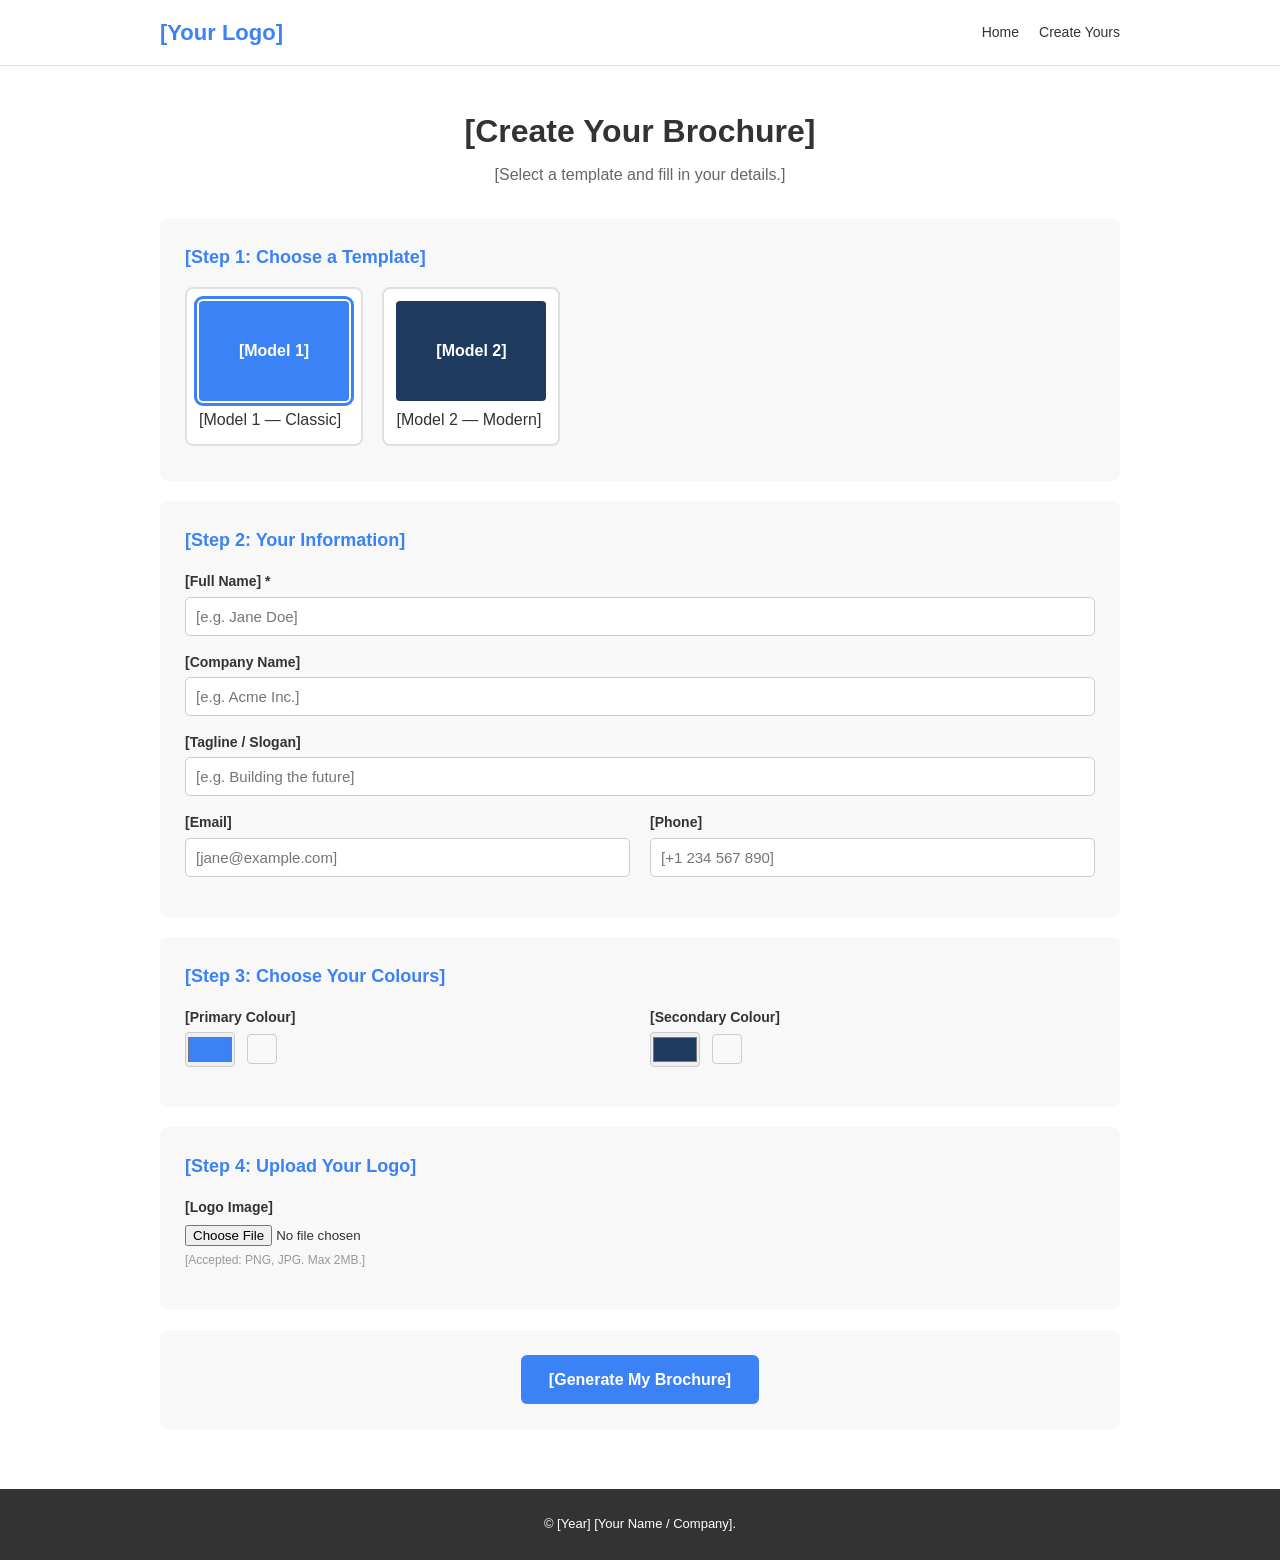
==== test.html @ ef05152e "started parkage" ====
<!DOCTYPE html>
<html lang="en">
<head>
    <meta charset="UTF-8">
    <meta name="viewport" content="width=device-width, initial-scale=1.0">
    <title>[Your Company] — Build Your Brochure</title>
    <link rel="stylesheet" href="assets/css/style.css">
</head>
<body>

    <div class="header">
        <div class="container">
            <div class="logo">[Your Logo]</div>
            <div class="nav">
                <a href="index.html">Home</a>
                <a href="test.html">Create Yours</a>
            </div>
        </div>
    </div>

    <div class="builder">
        <div class="container">
            <h1>[Create Your Brochure]</h1>
            <p class="page-sub">[Select a template and fill in your details.]</p>

            <!--
            ==========================================
            STEP 1 — Choose a template
            ==========================================
            When you convert this page to PHP, you'll
            read the selected model with $_POST['model'].
            For now it's just a radio group.
            -->

            <div class="form-section">
                <h2>[Step 1: Choose a Template]</h2>

                <label class="model-option">
                    <input type="radio" name="model" value="model1" checked>
                    <span class="model-preview box-1">[Model 1]</span>
                    <span>[Model 1 — Classic]</span>
                </label>

                <label class="model-option">
                    <input type="radio" name="model" value="model2">
                    <span class="model-preview box-2">[Model 2]</span>
                    <span>[Model 2 — Modern]</span>
                </label>

                <!-- TODO: Add more model options here -->
            </div>

            <!--
            ==========================================
            STEP 2 — Your information
            ==========================================
            TODO: Add more fields (address, website, ...)
            -->

            <div class="form-section">
                <h2>[Step 2: Your Information]</h2>

                <div class="field">
                    <label for="name">[Full Name] *</label>
                    <input type="text" id="name" placeholder="[e.g. Jane Doe]">
                </div>

                <div class="field">
                    <label for="company">[Company Name]</label>
                    <input type="text" id="company" placeholder="[e.g. Acme Inc.]">
                </div>

                <div class="field">
                    <label for="tagline">[Tagline / Slogan]</label>
                    <input type="text" id="tagline" placeholder="[e.g. Building the future]">
                </div>

                <div class="row">
                    <div class="field">
                        <label for="email">[Email]</label>
                        <input type="email" id="email" placeholder="[jane@example.com]">
                    </div>
                    <div class="field">
                        <label for="phone">[Phone]</label>
                        <input type="tel" id="phone" placeholder="[+1 234 567 890]">
                    </div>
                </div>
            </div>

            <!--
            ==========================================
            STEP 3 — Choose colours
            ==========================================
            The PRIMARY colour preview already works.
            The SECONDARY colour preview is broken —
            your job is to make it work. Check script.js.
            -->

            <div class="form-section">
                <h2>[Step 3: Choose Your Colours]</h2>

                <div class="row">
                    <div class="field">
                        <label for="primary-color">[Primary Colour]</label>
                        <input type="color" id="primary-color" value="#3B82F6">
                        <div class="swatch" id="primary-swatch"></div>
                    </div>
                    <div class="field">
                        <label for="secondary-color">[Secondary Colour]</label>
                        <input type="color" id="secondary-color" value="#1E3A5F">
                        <!-- TODO: The swatch below doesn't update yet.
                             Fix it by adding an event listener in script.js -->
                        <div class="swatch" id="secondary-swatch"></div>
                    </div>
                </div>
            </div>

            <!--
            ==========================================
            STEP 4 — Upload logo
            ==========================================
            TODO: When you add PHP, use enctype="multipart/form-data"
            and handle the file with $_FILES.
            -->

            <div class="form-section">
                <h2>[Step 4: Upload Your Logo]</h2>
                <div class="field">
                    <label for="logo">[Logo Image]</label>
                    <input type="file" id="logo" accept="image/png, image/jpeg">
                    <p class="hint">[Accepted: PNG, JPG. Max 2MB.]</p>
                </div>
            </div>

            <!--
            ==========================================
            SUBMIT
            ==========================================
            When this becomes PHP, change the button to
            <button type="submit"> and wrap everything
            inside <form action="generate.php" method="POST"
            enctype="multipart/form-data">
            -->

            <div class="form-section action-row">
                <a href="#" class="btn" onclick="alert('[This form is not connected yet. After you set up PHP, make it submit to generate.php.]'); return false;">
                    [Generate My Brochure]
                </a>
            </div>

        </div>
    </div>

    <div class="footer">
        <div class="container">
            <p>&copy; [Year] [Your Name / Company].</p>
        </div>
    </div>

    <script src="assets/js/script.js"></script>
</body>
</html>
---- assets/css/style.css ----
/* =========================================== */
/* Flytify Brochure Generator — Stylesheet     */
/* =========================================== */
/*                                             */
/* This is a simple starting stylesheet.       */
/* Change colours, fonts, and spacing below.   */
/*                                             */
/* =========================================== */

/* ─── Reset ──────────────────────────────── */

* {
    margin: 0;
    padding: 0;
    box-sizing: border-box;
}

body {
    font-family: Arial, Helvetica, sans-serif;
    color: #333333;
    background: #ffffff;
    line-height: 1.6;
}

img {
    max-width: 100%;
    display: block;
}

a {
    color: #3B82F6;
    text-decoration: none;
}

a:hover {
    text-decoration: underline;
}

/* ─── Layout helpers ─────────────────────── */

.container {
    max-width: 1000px;
    margin: 0 auto;
    padding: 0 20px;
}

/* ─── Header ─────────────────────────────── */

.header {
    background: #ffffff;
    border-bottom: 1px solid #e0e0e0;
    padding: 15px 0;
}

.header .container {
    display: flex;
    justify-content: space-between;
    align-items: center;
}

.logo {
    font-size: 22px;
    font-weight: bold;
    color: #3B82F6;
}

.nav {
    display: flex;
    gap: 20px;
    align-items: center;
}

.nav a {
    color: #333333;
    font-size: 14px;
}

/* ─── Buttons ────────────────────────────── */

.btn, .btn-small {
    display: inline-block;
    background: #3B82F6;
    color: #ffffff;
    padding: 12px 28px;
    border-radius: 6px;
    font-weight: bold;
}

.btn-small {
    padding: 8px 18px;
    font-size: 13px;
}

.btn:hover, .btn-small:hover {
    background: #2563EB;
    text-decoration: none;
}

/* ─── Hero ───────────────────────────────── */

.hero {
    background: #f0f4ff;
    padding: 80px 0;
    text-align: center;
}

.hero h1 {
    font-size: 36px;
    margin-bottom: 15px;
}

.hero-sub {
    font-size: 18px;
    color: #666666;
    max-width: 550px;
    margin: 0 auto 30px;
}

/* ─── Sections ───────────────────────────── */

.section {
    padding: 60px 0;
    text-align: center;
}

.section h2 {
    font-size: 28px;
    margin-bottom: 10px;
}

.grey {
    background: #f8f8f8;
}

/* ─── Steps (How It Works) ──────────────── */

.steps {
    display: flex;
    gap: 30px;
    justify-content: center;
    margin-top: 30px;
}

.step {
    flex: 1;
    max-width: 280px;
}

.step-num {
    width: 45px;
    height: 45px;
    background: #3B82F6;
    color: #ffffff;
    font-size: 20px;
    font-weight: bold;
    border-radius: 50%;
    display: flex;
    align-items: center;
    justify-content: center;
    margin: 0 auto 12px;
}

.step h3 {
    margin-bottom: 8px;
}

.step p {
    color: #666666;
    font-size: 14px;
}

/* ─── Template grid ─────────────────────── */

.template-grid {
    display: flex;
    gap: 30px;
    justify-content: center;
    margin-top: 30px;
}

.template-card {
    background: #ffffff;
    border-radius: 8px;
    padding: 20px;
    max-width: 300px;
    box-shadow: 0 2px 8px rgba(0,0,0,0.08);
}

.template-box {
    height: 160px;
    border-radius: 6px;
    display: flex;
    align-items: center;
    justify-content: center;
    color: #ffffff;
    font-weight: bold;
    margin-bottom: 12px;
}

.box-1 {
    background: #3B82F6;
}

.box-2 {
    background: #1E3A5F;
}

.template-card h3 {
    margin-bottom: 6px;
    font-size: 16px;
}

.template-card p {
    font-size: 13px;
    color: #666666;
    margin-bottom: 12px;
}

/* ─── Builder page ──────────────────────── */

.builder {
    padding: 40px 0;
}

.builder h1 {
    text-align: center;
    margin-bottom: 5px;
}

.page-sub {
    text-align: center;
    color: #666666;
    margin-bottom: 30px;
}

.form-section {
    background: #f8f8f8;
    border-radius: 8px;
    padding: 25px;
    margin-bottom: 20px;
}

.form-section h2 {
    font-size: 18px;
    margin-bottom: 15px;
    color: #3B82F6;
}

.field {
    margin-bottom: 15px;
}

.field label {
    display: block;
    font-weight: bold;
    margin-bottom: 4px;
    font-size: 14px;
}

.field input[type="text"],
.field input[type="email"],
.field input[type="tel"] {
    width: 100%;
    padding: 10px;
    border: 1px solid #cccccc;
    border-radius: 5px;
    font-size: 15px;
}

.field input[type="color"] {
    width: 50px;
    height: 35px;
    border: 1px solid #cccccc;
    border-radius: 4px;
    vertical-align: middle;
}

.hint {
    font-size: 12px;
    color: #999999;
    margin-top: 3px;
}

.row {
    display: flex;
    gap: 20px;
}

.row .field {
    flex: 1;
}

/* ─── Swatches (colour preview) ─────────── */

.swatch {
    width: 30px;
    height: 30px;
    border-radius: 4px;
    border: 1px solid #cccccc;
    display: inline-block;
    vertical-align: middle;
    margin-left: 8px;
}

/* ─── Model selector ────────────────────── */

.model-option {
    display: inline-block;
    background: #ffffff;
    border: 2px solid #e0e0e0;
    border-radius: 8px;
    padding: 12px;
    margin-right: 15px;
    margin-bottom: 10px;
    cursor: pointer;
}

.model-option input[type="radio"] {
    display: none;
}

.model-option input[type="radio"]:checked + .model-preview {
    outline: 3px solid #3B82F6;
    outline-offset: 2px;
}

.model-preview {
    display: block;
    width: 150px;
    height: 100px;
    border-radius: 4px;
    display: flex;
    align-items: center;
    justify-content: center;
    color: #ffffff;
    font-weight: bold;
    margin-bottom: 6px;
}

/* ─── Action row ────────────────────────── */

.action-row {
    text-align: center;
}

/* ─── Footer ────────────────────────────── */

.footer {
    background: #333333;
    color: #ffffff;
    padding: 25px 0;
    text-align: center;
    font-size: 13px;
}

.footer a {
    color: #3B82F6;
}

/* ─── Mobile ────────────────────────────── */

@media (max-width: 700px) {
    .steps, .template-grid {
        flex-direction: column;
        align-items: center;
    }

    .row {
        flex-direction: column;
        gap: 0;
    }

    .hero h1 {
        font-size: 26px;
    }

    .header .container {
        flex-direction: column;
        gap: 10px;
    }
}
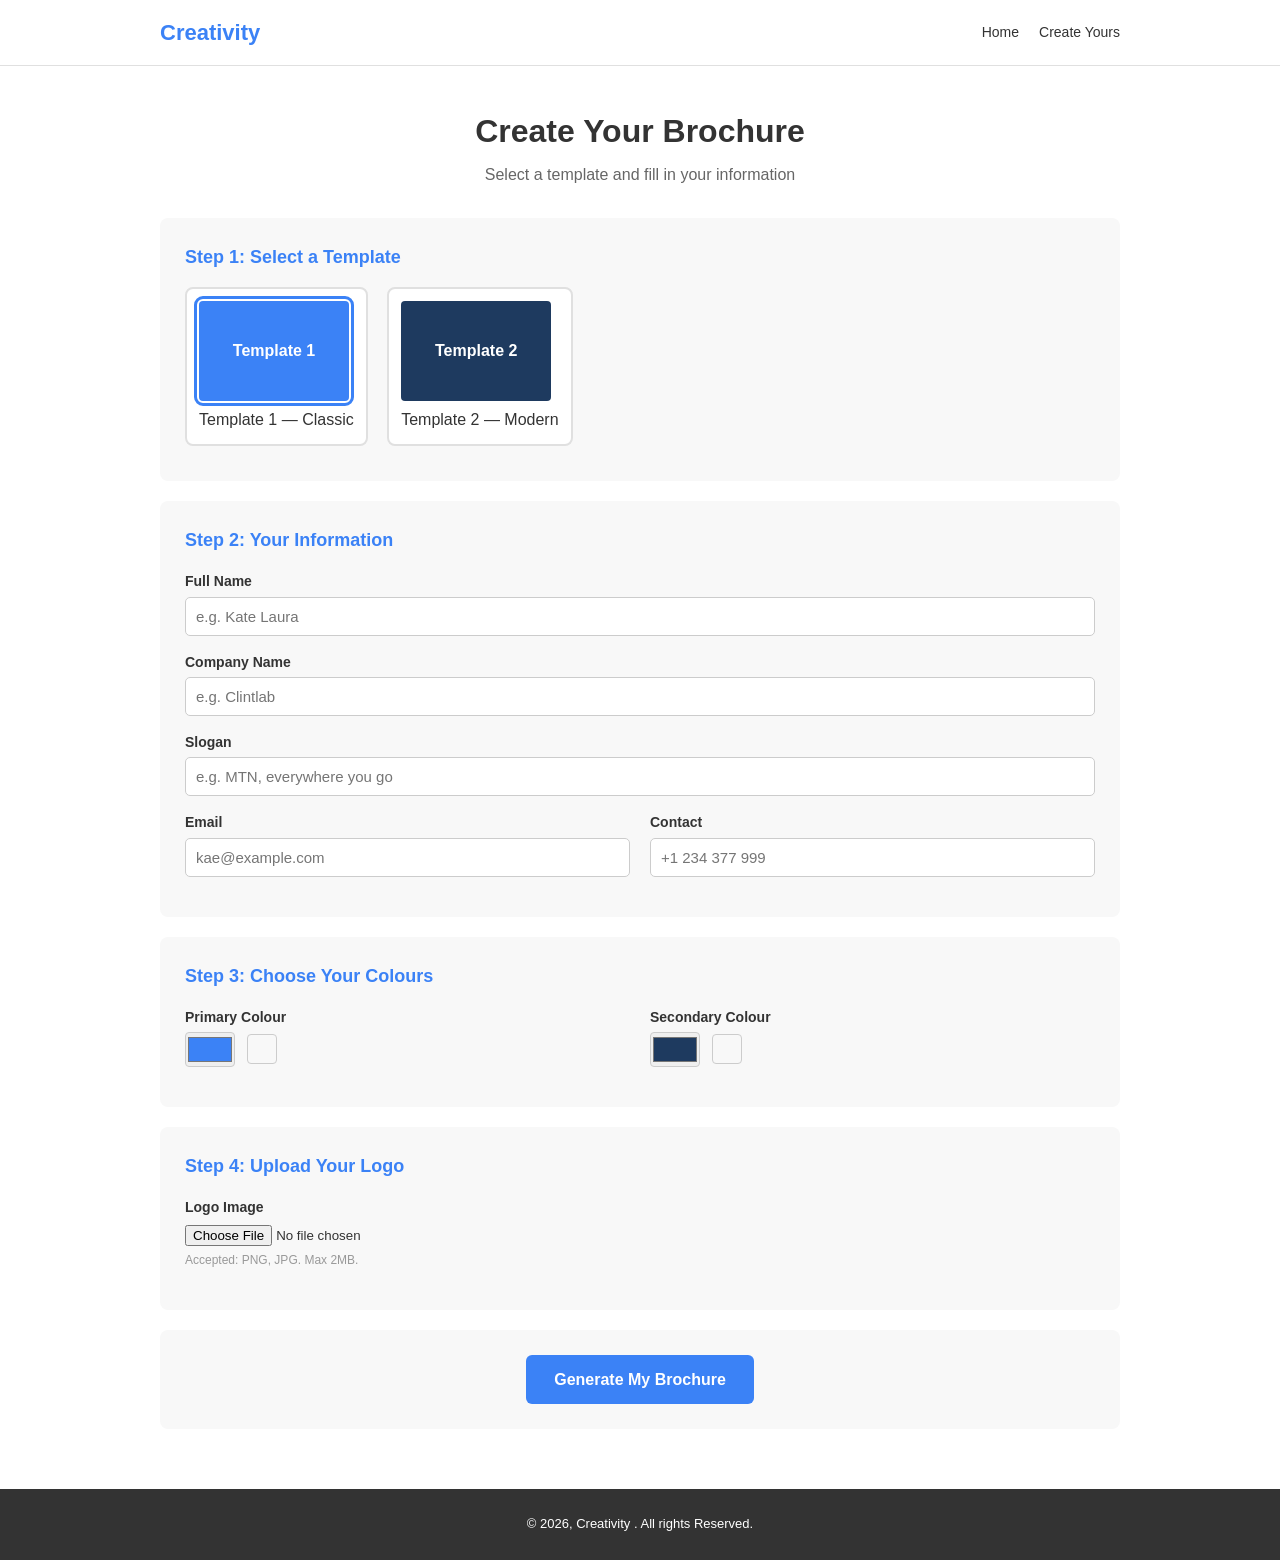
==== commit c379d885: "updated the test file to fit to my project" ====
--- a/test.html
+++ b/test.html
@@ -3,14 +3,14 @@
 <head>
     <meta charset="UTF-8">
     <meta name="viewport" content="width=device-width, initial-scale=1.0">
-    <title>[Your Company] — Build Your Brochure</title>
+    <title>Creativity — Build Your Brochure</title>
     <link rel="stylesheet" href="assets/css/style.css">
 </head>
 <body>
 
     <div class="header">
         <div class="container">
-            <div class="logo">[Your Logo]</div>
+            <div class="logo">Creativity</div>
             <div class="nav">
                 <a href="index.html">Home</a>
                 <a href="test.html">Create Yours</a>
@@ -20,8 +20,8 @@
 
     <div class="builder">
         <div class="container">
-            <h1>[Create Your Brochure]</h1>
-            <p class="page-sub">[Select a template and fill in your details.]</p>
+            <h1>Create Your Brochure</h1>
+            <p class="page-sub">Select a template and fill in your information</p>
 
             <!--
             ==========================================
@@ -33,18 +33,18 @@
             -->
 
             <div class="form-section">
-                <h2>[Step 1: Choose a Template]</h2>
+                <h2>Step 1: Select a Template</h2>
 
                 <label class="model-option">
                     <input type="radio" name="model" value="model1" checked>
-                    <span class="model-preview box-1">[Model 1]</span>
-                    <span>[Model 1 — Classic]</span>
+                    <span class="model-preview box-1">Template 1</span>
+                    <span>Template 1 — Classic</span>
                 </label>
 
                 <label class="model-option">
                     <input type="radio" name="model" value="model2">
-                    <span class="model-preview box-2">[Model 2]</span>
-                    <span>[Model 2 — Modern]</span>
+                    <span class="model-preview box-2">Template 2</span>
+                    <span>Template 2 — Modern</span>
                 </label>
 
                 <!-- TODO: Add more model options here -->
@@ -58,31 +58,31 @@
             -->
 
             <div class="form-section">
-                <h2>[Step 2: Your Information]</h2>
+                <h2>Step 2: Your Information</h2>
 
                 <div class="field">
-                    <label for="name">[Full Name] *</label>
-                    <input type="text" id="name" placeholder="[e.g. Jane Doe]">
+                    <label for="name">Full Name </label>
+                    <input type="text" id="name" placeholder="e.g. Kate Laura">
                 </div>
 
                 <div class="field">
-                    <label for="company">[Company Name]</label>
-                    <input type="text" id="company" placeholder="[e.g. Acme Inc.]">
+                    <label for="company">Company Name</label>
+                    <input type="text" id="company" placeholder="e.g. Clintlab">
                 </div>
 
                 <div class="field">
-                    <label for="tagline">[Tagline / Slogan]</label>
-                    <input type="text" id="tagline" placeholder="[e.g. Building the future]">
+                    <label for="tagline">Slogan</label>
+                    <input type="text" id="tagline" placeholder="e.g. MTN, everywhere you go">
                 </div>
 
                 <div class="row">
                     <div class="field">
-                        <label for="email">[Email]</label>
-                        <input type="email" id="email" placeholder="[jane@example.com]">
+                        <label for="email">Email</label>
+                        <input type="email" id="email" placeholder="kae@example.com">
                     </div>
                     <div class="field">
-                        <label for="phone">[Phone]</label>
-                        <input type="tel" id="phone" placeholder="[+1 234 567 890]">
+                        <label for="phone">Contact</label>
+                        <input type="tel" id="phone" placeholder="+1 234 377 999">
                     </div>
                 </div>
             </div>
@@ -97,16 +97,16 @@
             -->
 
             <div class="form-section">
-                <h2>[Step 3: Choose Your Colours]</h2>
+                <h2>Step 3: Choose Your Colours</h2>
 
                 <div class="row">
                     <div class="field">
-                        <label for="primary-color">[Primary Colour]</label>
+                        <label for="primary-color">Primary Colour</label>
                         <input type="color" id="primary-color" value="#3B82F6">
                         <div class="swatch" id="primary-swatch"></div>
                     </div>
                     <div class="field">
-                        <label for="secondary-color">[Secondary Colour]</label>
+                        <label for="secondary-color">Secondary Colour</label>
                         <input type="color" id="secondary-color" value="#1E3A5F">
                         <!-- TODO: The swatch below doesn't update yet.
                              Fix it by adding an event listener in script.js -->
@@ -124,11 +124,11 @@
             -->
 
             <div class="form-section">
-                <h2>[Step 4: Upload Your Logo]</h2>
+                <h2>Step 4: Upload Your Logo</h2>
                 <div class="field">
-                    <label for="logo">[Logo Image]</label>
+                    <label for="logo">Logo Image</label>
                     <input type="file" id="logo" accept="image/png, image/jpeg">
-                    <p class="hint">[Accepted: PNG, JPG. Max 2MB.]</p>
+                    <p class="hint">Accepted: PNG, JPG. Max 2MB.</p>
                 </div>
             </div>
 
@@ -143,8 +143,8 @@
             -->
 
             <div class="form-section action-row">
-                <a href="#" class="btn" onclick="alert('[This form is not connected yet. After you set up PHP, make it submit to generate.php.]'); return false;">
-                    [Generate My Brochure]
+                <a href="#" class="btn" onclick="alert('This form is not connected yet. After you set up PHP, make it submit to generate.php.'); return false;">
+                    Generate My Brochure
                 </a>
             </div>
 
@@ -153,7 +153,7 @@
 
     <div class="footer">
         <div class="container">
-            <p>&copy; [Year] [Your Name / Company].</p>
+            <p>&copy; 2026, Creativity . All rights Reserved.</p>
         </div>
     </div>
 
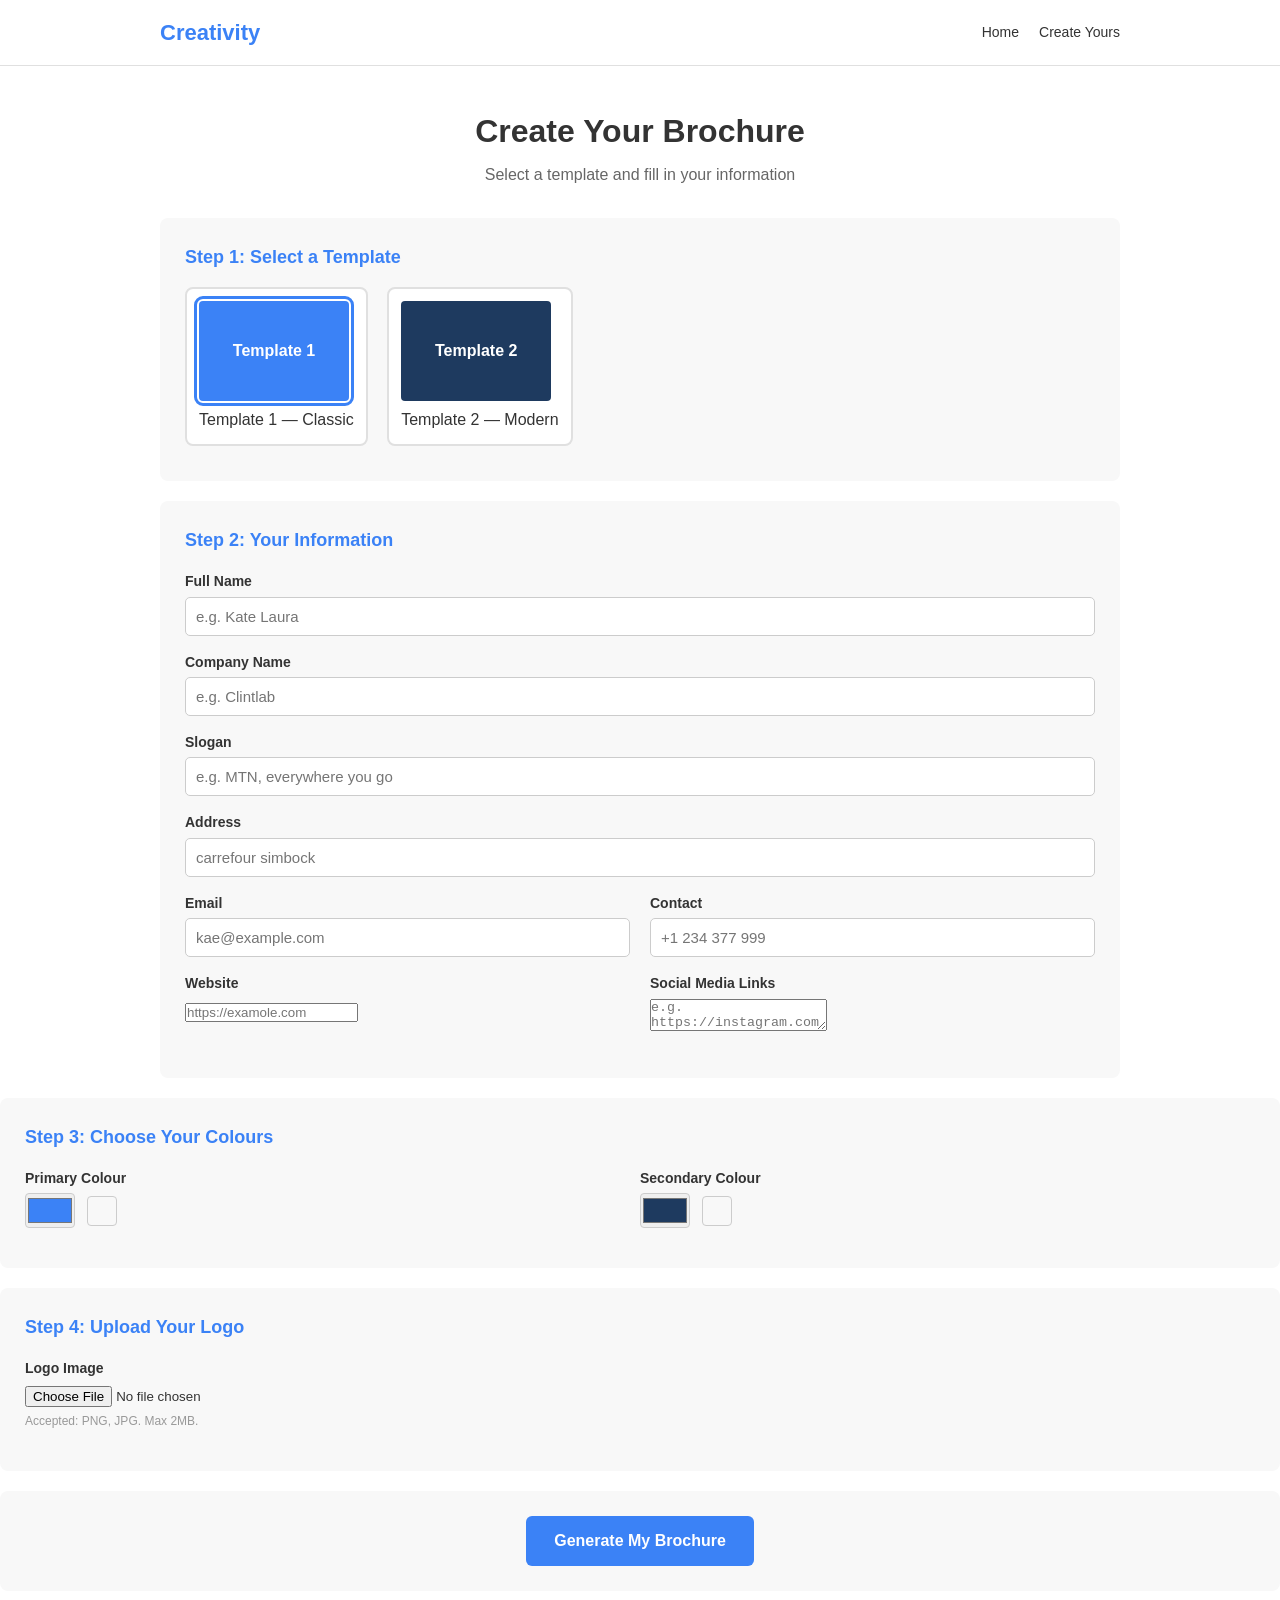
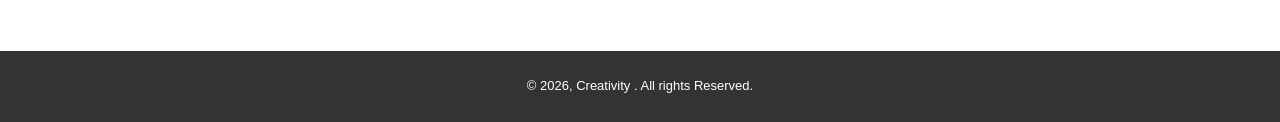
==== commit 536f6e45: "Add more form fields (address, website, social media links - whatever your brochure needs)" ====
--- a/test.html
+++ b/test.html
@@ -69,11 +69,17 @@
                     <label for="company">Company Name</label>
                     <input type="text" id="company" placeholder="e.g. Clintlab">
                 </div>
+                 
 
                 <div class="field">
                     <label for="tagline">Slogan</label>
                     <input type="text" id="tagline" placeholder="e.g. MTN, everywhere you go">
                 </div>
+               
+                 <div class="field">
+                        <label for="address">Address</label>
+                        <input type="text" id="address" placeholder="carrefour simbock">
+                    </div>
 
                 <div class="row">
                     <div class="field">
@@ -84,6 +90,18 @@
                         <label for="phone">Contact</label>
                         <input type="tel" id="phone" placeholder="+1 234 377 999">
                     </div>
+                </div>
+                    <div class="row">
+                    <div class="field">
+                        <label for="company">Website</label>
+                        <input type="url" id="website" placeholder="https://examole.com">
+                    </div>
+                    <div class="field">
+                        <label for="social">Social Media Links</label>
+                        <textarea id="social" placeholder="e.g. https://instagram.com/you, https://facebook.com/you"></textarea>
+                    </div>
+                    </div>
+                   
                 </div>
             </div>
 
@@ -112,6 +130,9 @@
                              Fix it by adding an event listener in script.js -->
                         <div class="swatch" id="secondary-swatch"></div>
                     </div>
+                     <div class="row">
+
+                     </div>
                 </div>
             </div>
 
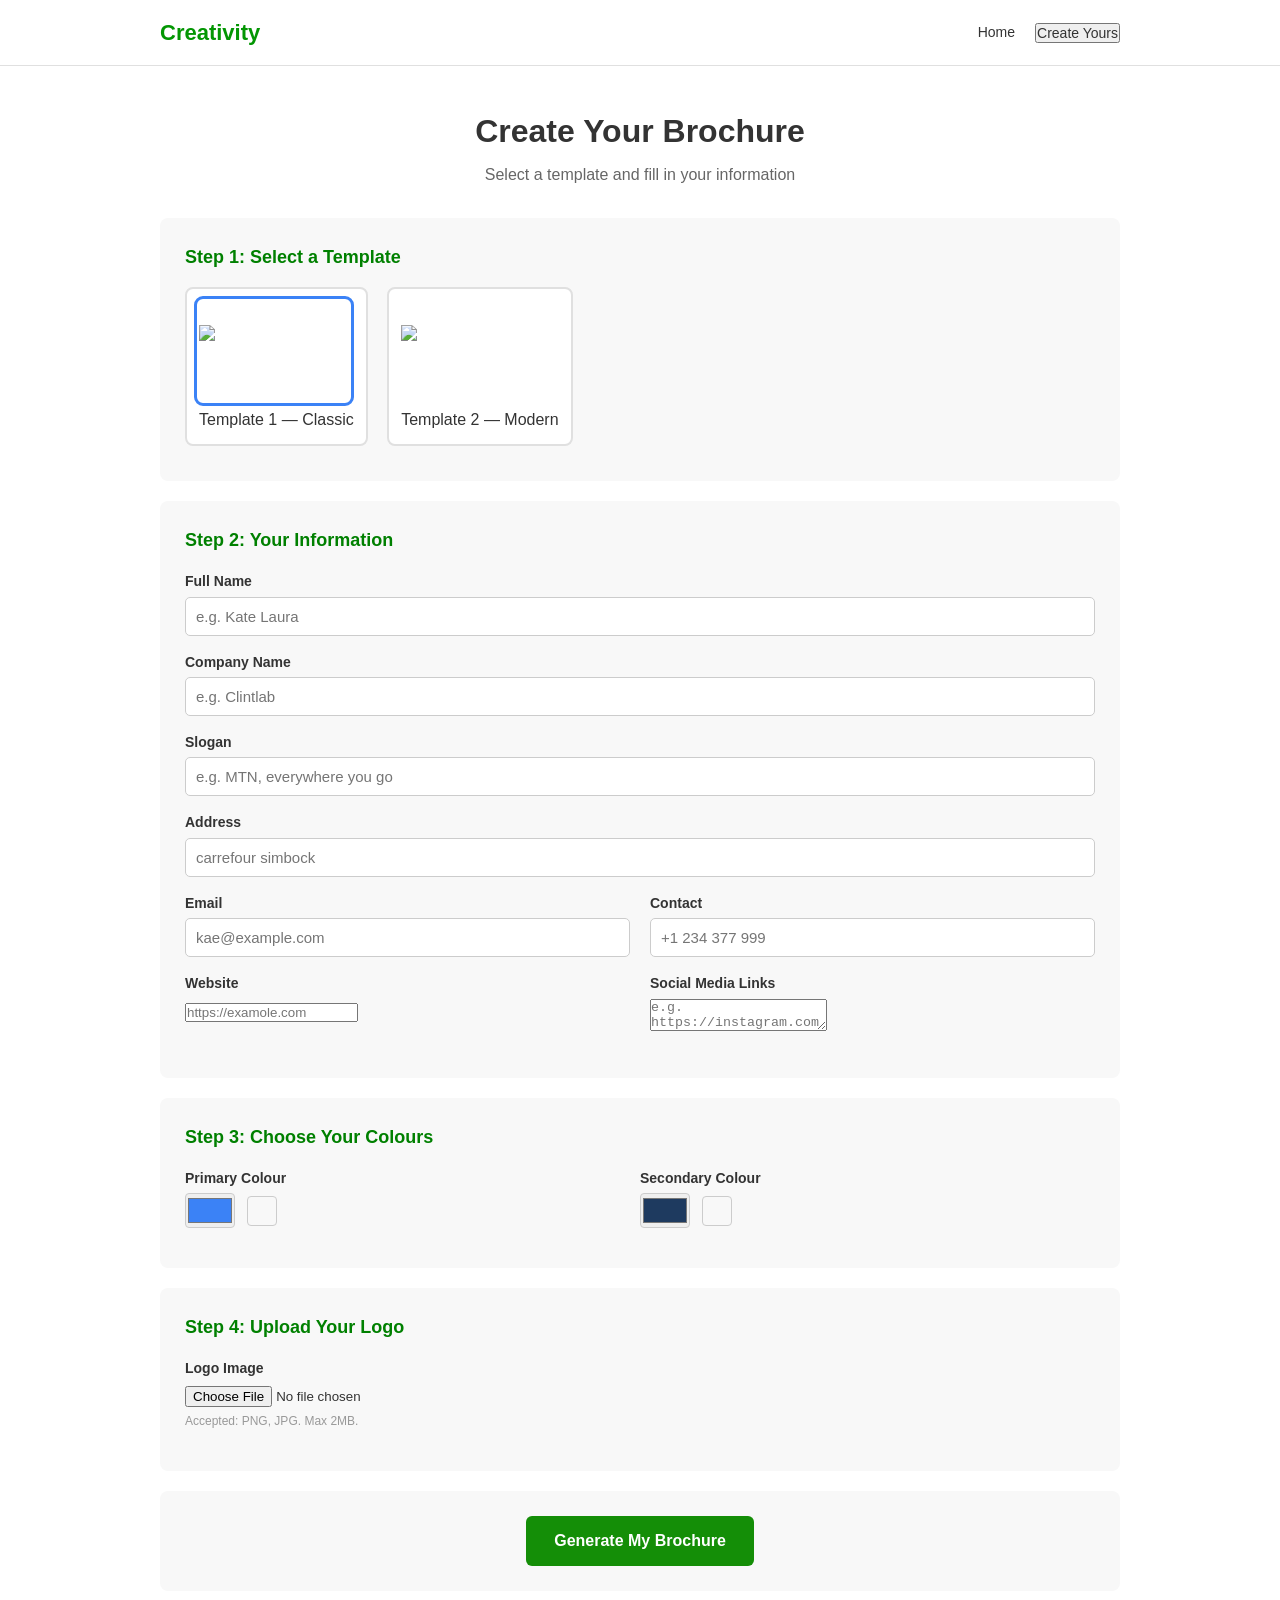
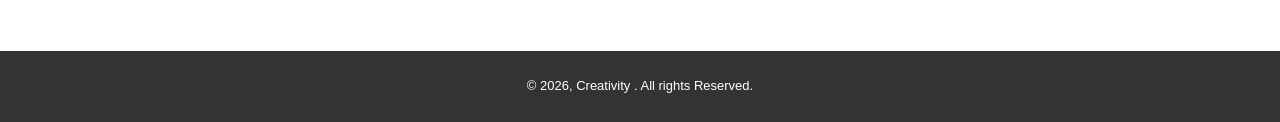
==== commit 7b655b73: "Add your template preview images to assets/images/ and link them in test.html" ====
--- a/test.html
+++ b/test.html
@@ -13,7 +13,7 @@
             <div class="logo">Creativity</div>
             <div class="nav">
                 <a href="index.html">Home</a>
-                <a href="test.html">Create Yours</a>
+                <button class=""><a href="test.html">Create Yours</a></button>
             </div>
         </div>
     </div>
@@ -35,17 +35,21 @@
             <div class="form-section">
                 <h2>Step 1: Select a Template</h2>
 
-                <label class="model-option">
-                    <input type="radio" name="model" value="model1" checked>
-                    <span class="model-preview box-1">Template 1</span>
-                    <span>Template 1 — Classic</span>
-                </label>
+               <label class="model-option">
+                <input type="radio" name="model" value="model1" checked>
+                <span class="model-preview">
+                <img src="assets/images/template1-preview (1).png" alt="Template 1 — Classic preview">
+                </span>
+            <span>Template 1 — Classic</span>
+            </label>
 
-                <label class="model-option">
-                    <input type="radio" name="model" value="model2">
-                    <span class="model-preview box-2">Template 2</span>
-                    <span>Template 2 — Modern</span>
-                </label>
+            <label class="model-option">
+                <input type="radio" name="model" value="model2">
+                <span class="model-preview">
+                    <img src="assets/images/template2-preview (2).png" alt="Template 2 — Modern preview">
+                </span>
+                <span>Template 2 — Modern</span>
+            </label>
 
                 <!-- TODO: Add more model options here -->
             </div>
@@ -91,9 +95,9 @@
                         <input type="tel" id="phone" placeholder="+1 234 377 999">
                     </div>
                 </div>
-                    <div class="row">
+                   <div class="row">
                     <div class="field">
-                        <label for="company">Website</label>
+                        <label for="website">Website</label>
                         <input type="url" id="website" placeholder="https://examole.com">
                     </div>
                     <div class="field">
@@ -101,10 +105,7 @@
                         <textarea id="social" placeholder="e.g. https://instagram.com/you, https://facebook.com/you"></textarea>
                     </div>
                     </div>
-                   
                 </div>
-            </div>
-
             <!--
             ==========================================
             STEP 3 — Choose colours
--- a/assets/css/style.css
+++ b/assets/css/style.css
@@ -1,5 +1,5 @@
 /* =========================================== */
-/* Flytify Brochure Generator — Stylesheet     */
+/* Creativity Brochure Generator — Stylesheet     */
 /* =========================================== */
 /*                                             */
 /* This is a simple starting stylesheet.       */
@@ -16,7 +16,7 @@
 }
 
 body {
-    font-family: Arial, Helvetica, sans-serif;
+    font-family:Arial, Helvetica, sans-serif;
     color: #333333;
     background: #ffffff;
     line-height: 1.6;
@@ -28,12 +28,13 @@
 }
 
 a {
-    color: #3B82F6;
+    color: #008000;
     text-decoration: none;
+
 }
 
 a:hover {
-    text-decoration: underline;
+    text-decoration: none;
 }
 
 /* ─── Layout helpers ─────────────────────── */
@@ -61,7 +62,7 @@
 .logo {
     font-size: 22px;
     font-weight: bold;
-    color: #3B82F6;
+    color: #039603;
 }
 
 .nav {
@@ -75,11 +76,15 @@
     font-size: 14px;
 }
 
+a:hover {
+    color: #d65c0b;
+}
+
 /* ─── Buttons ────────────────────────────── */
 
 .btn, .btn-small {
     display: inline-block;
-    background: #3B82F6;
+    background: #148e07;
     color: #ffffff;
     padding: 12px 28px;
     border-radius: 6px;
@@ -89,17 +94,19 @@
 .btn-small {
     padding: 8px 18px;
     font-size: 13px;
+    color: white;
 }
 
 .btn:hover, .btn-small:hover {
-    background: #2563EB;
+    background: #610bd3;
     text-decoration: none;
 }
 
 /* ─── Hero ───────────────────────────────── */
 
 .hero {
-    background: #f0f4ff;
+         background: linear-gradient(135deg, #eafbe7 0%, #c8f0c0 100%);
+
     padding: 80px 0;
     text-align: center;
 }
@@ -136,20 +143,25 @@
 
 .steps {
     display: flex;
-    gap: 30px;
+    gap: 40px;
     justify-content: center;
     margin-top: 30px;
 }
 
 .step {
     flex: 1;
-    max-width: 280px;
-}
+    max-width: 300px;
+    background: #f1efef;
+    padding: 25px;
+    border-radius: 10px;
+    box-shadow: 0 4px 8px rgba(0,0,0,0.08);
+}
+
 
 .step-num {
     width: 45px;
     height: 45px;
-    background: #3B82F6;
+    background: #008000;
     color: #ffffff;
     font-size: 20px;
     font-weight: bold;
@@ -198,11 +210,11 @@
 }
 
 .box-1 {
-    background: #3B82F6;
+    background: #028b20;
 }
 
 .box-2 {
-    background: #1E3A5F;
+    background: #1118e0;
 }
 
 .template-card h3 {
@@ -243,7 +255,7 @@
 .form-section h2 {
     font-size: 18px;
     margin-bottom: 15px;
-    color: #3B82F6;
+    color: #008000;
 }
 
 .field {
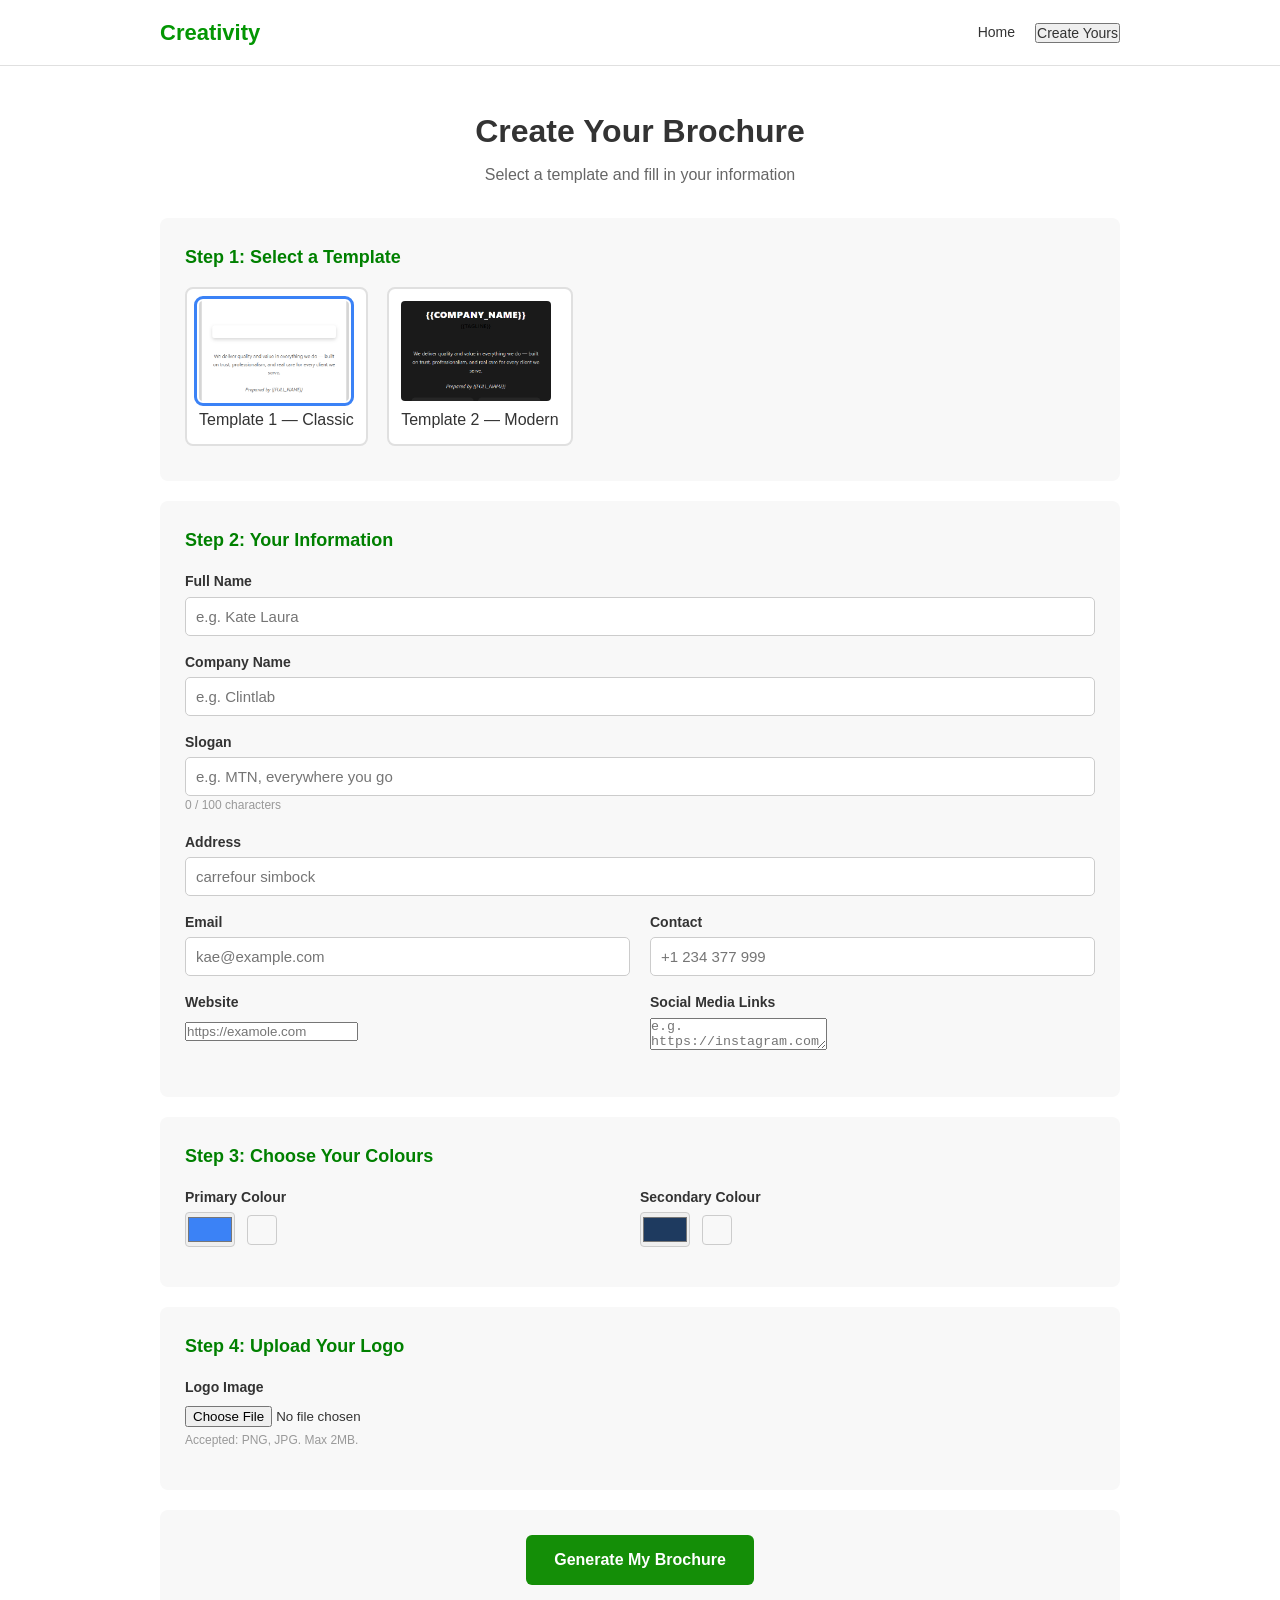
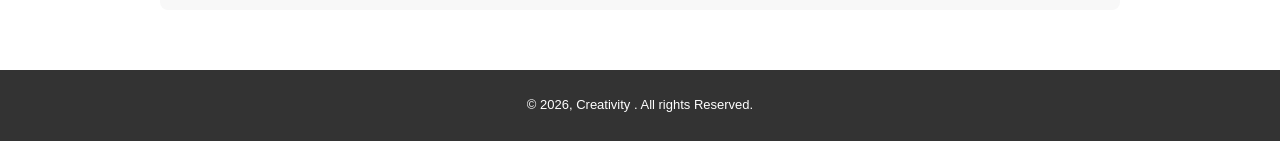
==== commit e376598d: "modify to make tagine work" ====
--- a/test.html
+++ b/test.html
@@ -78,6 +78,7 @@
                 <div class="field">
                     <label for="tagline">Slogan</label>
                     <input type="text" id="tagline" placeholder="e.g. MTN, everywhere you go">
+                    <p id="tagline-counter" style="font-size:12px; color:#999;">0 / 100 characters</p>
                 </div>
                
                  <div class="field">
@@ -151,6 +152,7 @@
                     <label for="logo">Logo Image</label>
                     <input type="file" id="logo" accept="image/png, image/jpeg">
                     <p class="hint">Accepted: PNG, JPG. Max 2MB.</p>
+                    <img src="" alt="" style="display: none; max-width: 150px; margin-top: 10px;" id="logo-preview">
                 </div>
             </div>
 
--- a/assets/css/style.css
+++ b/assets/css/style.css
@@ -391,3 +391,28 @@
         gap: 10px;
     }
 }
+.model-preview {
+    width: 150px;
+    height: 100px;
+    border-radius: 4px;
+    overflow: hidden;
+    display: flex;
+    align-items: center;
+    justify-content: center;
+    margin-bottom: 6px;
+}
+
+.model-preview img {
+    width: 100%;
+    height: 100%;
+    object-fit: cover;
+    display: block;
+}
+.template-box {
+    height: 160px;
+    border-radius: 6px;
+    margin-bottom: 12px;
+    width: 100%;
+    object-fit: cover;
+    display: block;
+}
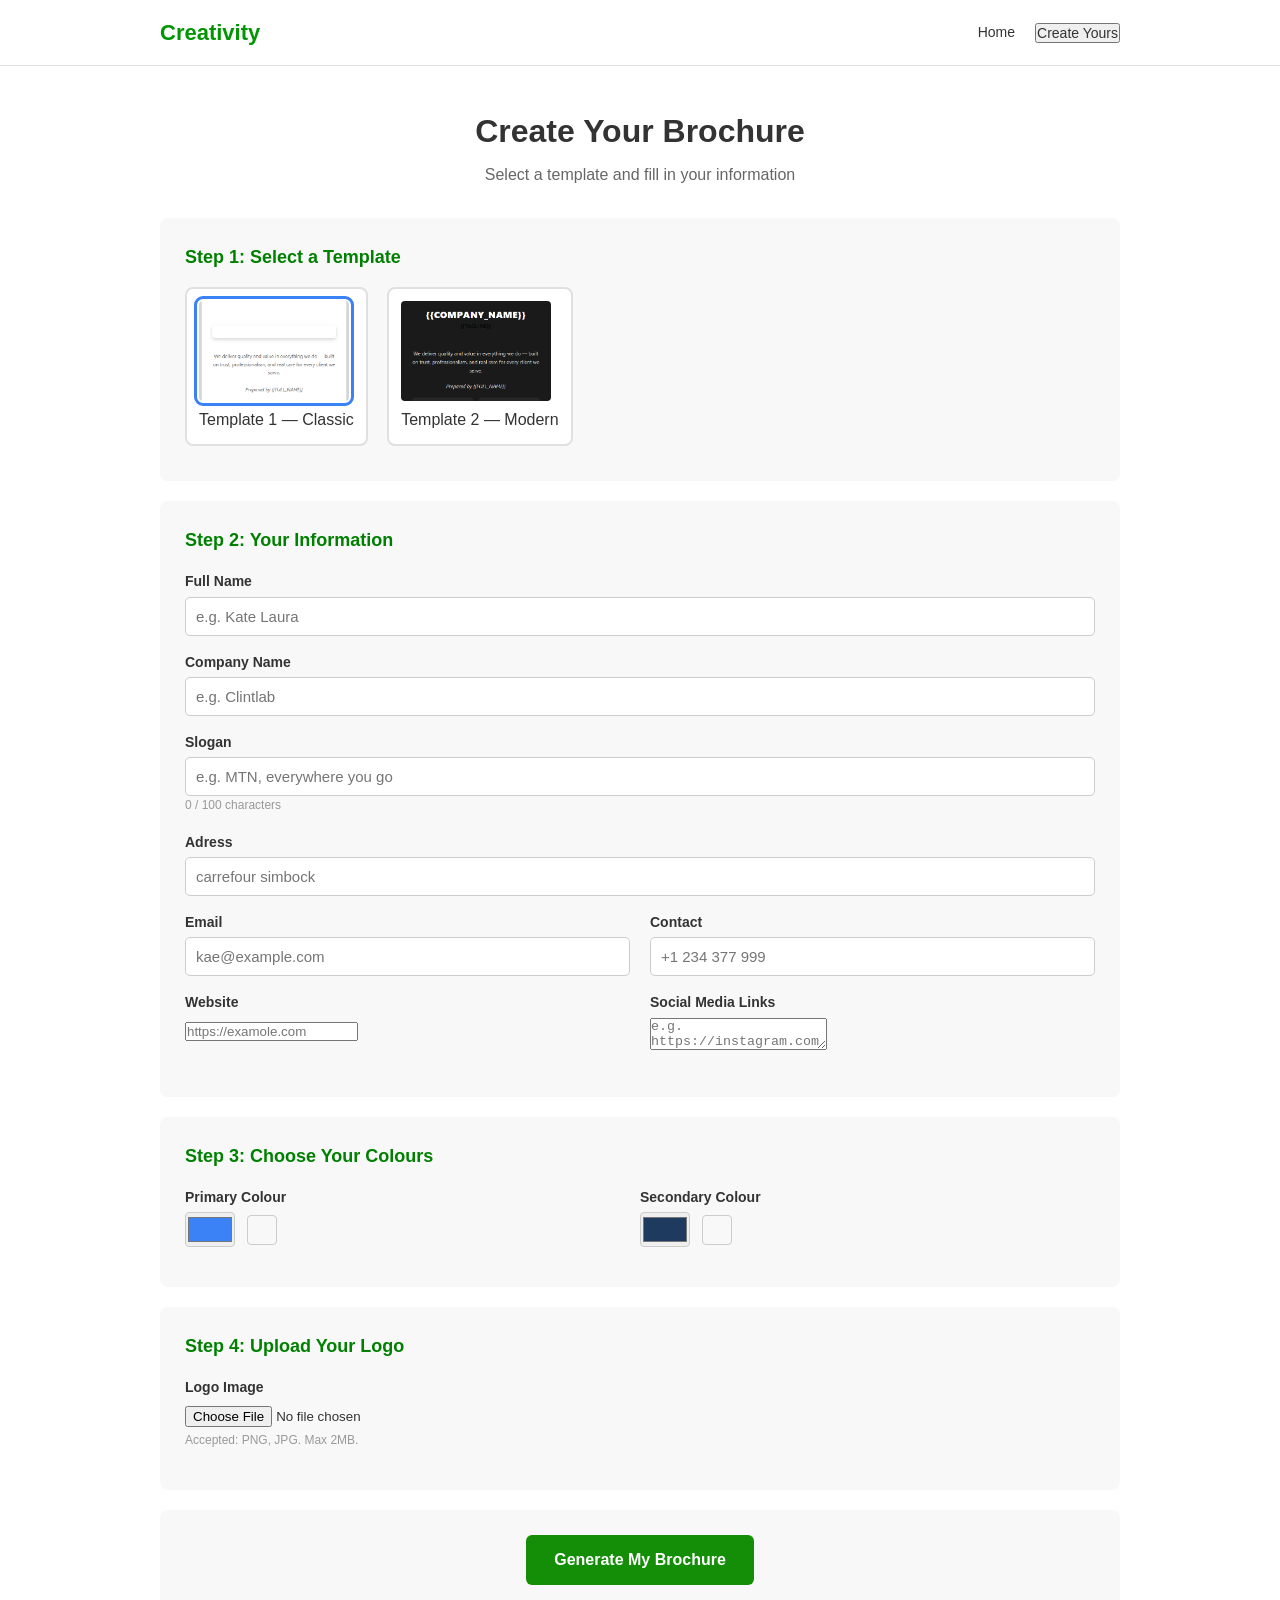
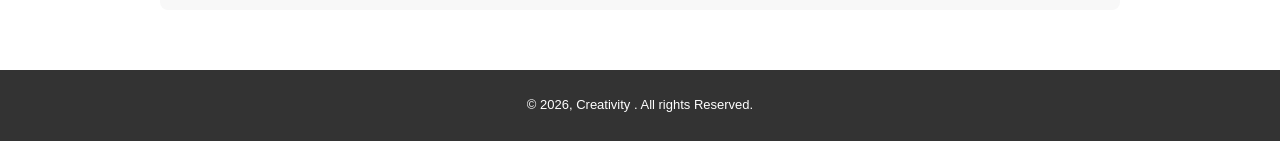
==== commit 7444c46d: "Set up environment variables" ====
--- a/test.html
+++ b/test.html
@@ -82,7 +82,7 @@
                 </div>
                
                  <div class="field">
-                        <label for="address">Address</label>
+                        <label for="address">Adress</label>
                         <input type="text" id="address" placeholder="carrefour simbock">
                     </div>
 
